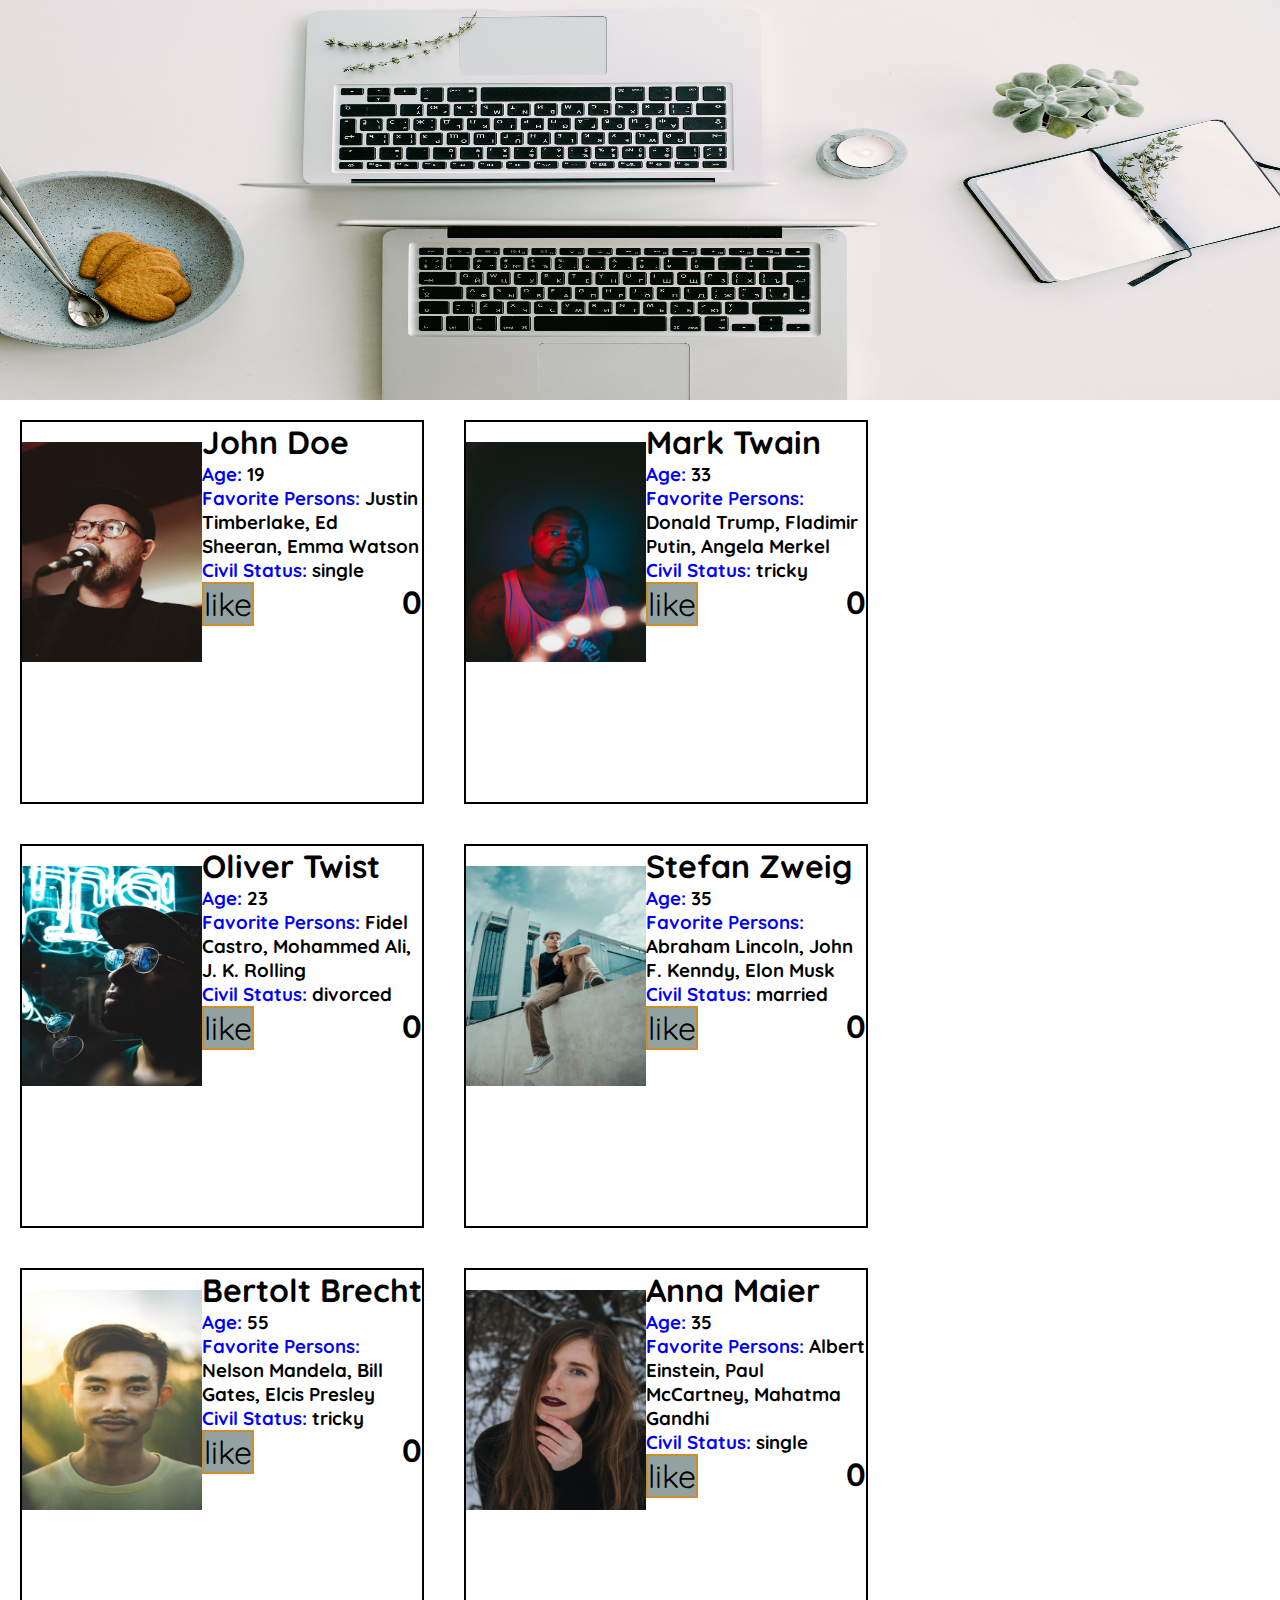
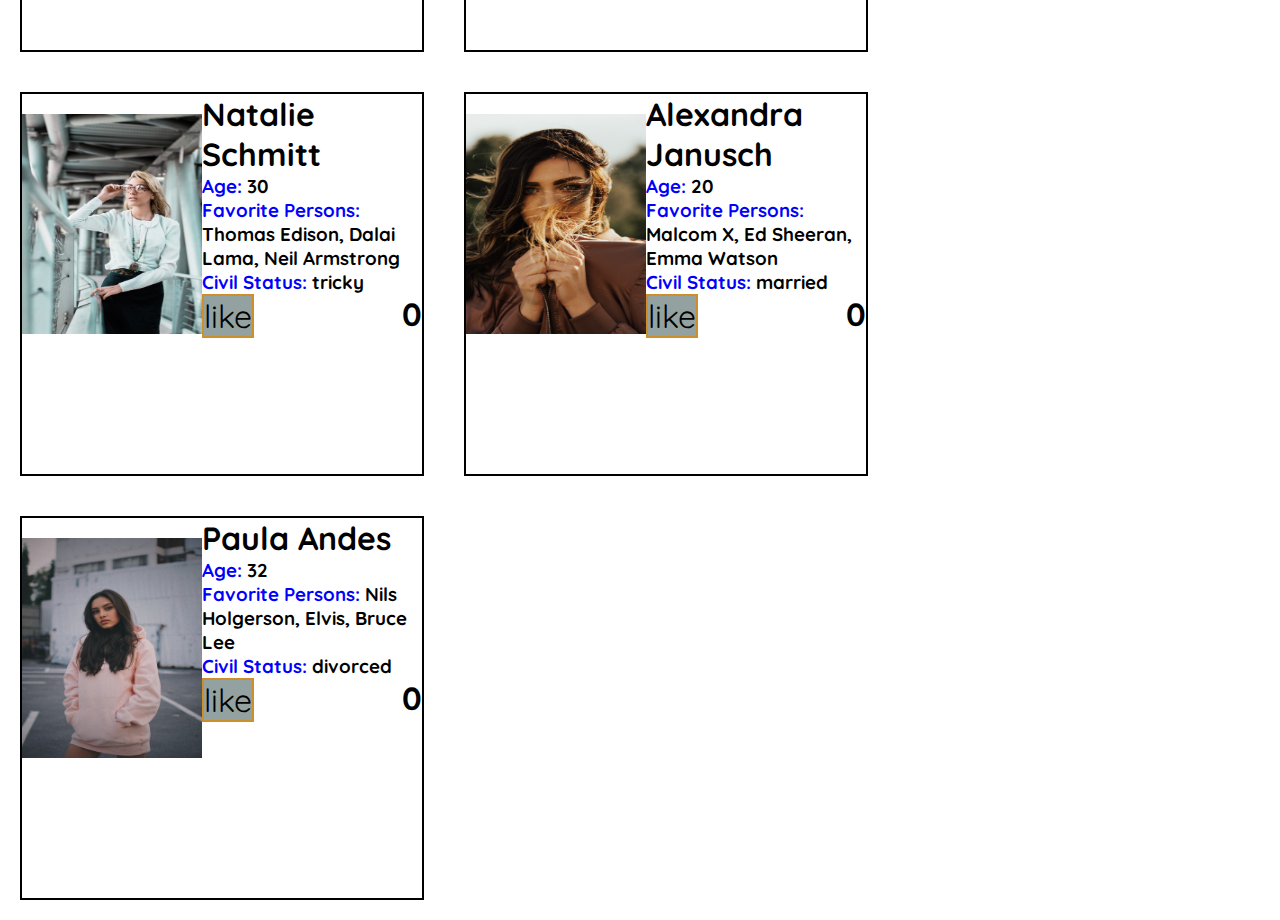
==== index.html @ f7e2b2ca "1" ====
<!DOCTYPE html>
<html>
<head>
	<meta charset="utf-8">
	<meta http-equiv="X-UA-Compatible" content="IE=edge">
	<title>Love between Brackets</title>
	<script src="https://code.jquery.com/jquery-3.3.1.min.js" integrity="sha256-FgpCb/KJQlLNfOu91ta32o/NMZxltwRo8QtmkMRdAu8=" crossorigin="anonymous"></script>
	<link rel="stylesheet" href="https://use.fontawesome.com/releases/v5.0.12/css/all.css" integrity="sha384-G0fIWCsCzJIMAVNQPfjH08cyYaUtMwjJwqiRKxxE/rx96Uroj1BtIQ6MLJuheaO9" crossorigin="anonymous">
	<link href="https://fonts.googleapis.com/css?family=Quicksand" rel="stylesheet">


	<link rel="stylesheet" href="css/style.css">
</head>
<body>
	<div id="headerBackground"></div>
	<div id="header">
		
	</div>
	<div id="content">
		
	</div>
	<!-- <button onclick="myFunction()">Try it</button> -->

	<script src="js/data.js"></script>
	<script src="js/main.js"></script>
</body>
</html>
---- css/style.css ----
@font-face {
  font-family: "FontAwesome";
  src: font-url("./fontawesome-webfont.eot");
  src: font-url("./fontawesome-webfont.eot?#iefix") format("embedded-opentype"), font-url("./fontawesome-webfont.woff") format("woff"), font-url("./fontawesome-webfont.ttf") format("truetype");
  font-weight: normal;
  font-style: normal; }
* {
  padding: 0;
  margin: 0; }

body {
  font-family: "Quicksand", sans-serif; }
  body #header {
    width: 100%; }
  body #headerBackground {
    background-image: url("../img/header.jpeg");
    background-repeat: no-repeat;
    background-size: 100% 100%;
    height: 400px; }
  body #content {
    display: flex;
    flex-direction: row;
    flex-wrap: wrap; }
  body .element {
    float: left;
    border: 2px solid black;
    width: 400px;
    height: 380px;
    margin: 20px;
    display: flex;
    box-size: box-border; }
  body .images {
    float: left; }
  body .descriptionContainer {
    float: right; }
  body img {
    height: 220px;
    width: 180px;
    padding-top: 20px;
    margin: 0 auto; }
  body .descriptionTitle {
    color: blue;
    display: inline; }
  body .btnLike {
    float: left;
    border: 2px solid #CC8F2B;
    background-color: #93A2A0;
    font-size: 2em; }
  body .likesDisplay {
    float: right; }
  body .fa-heart {
    padding-right: 8px; }

/*# sourceMappingURL=style.css.map */
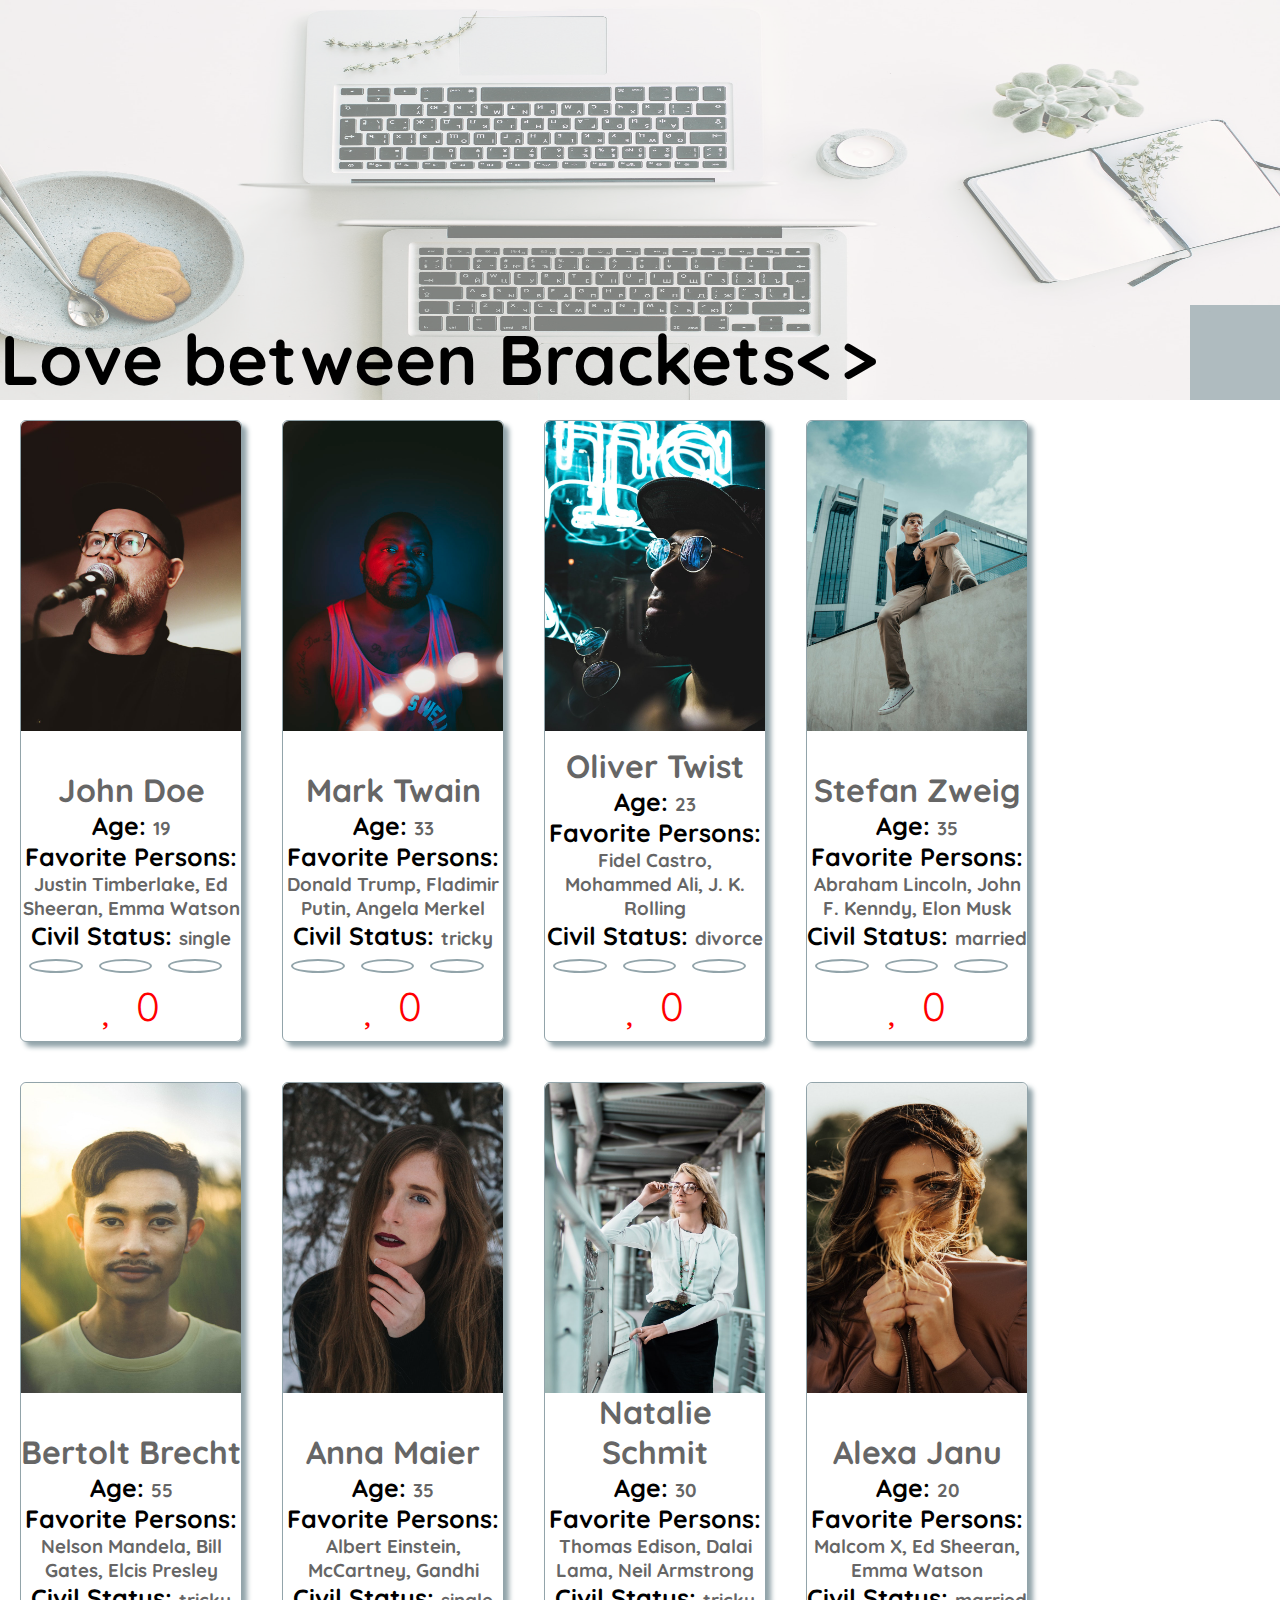
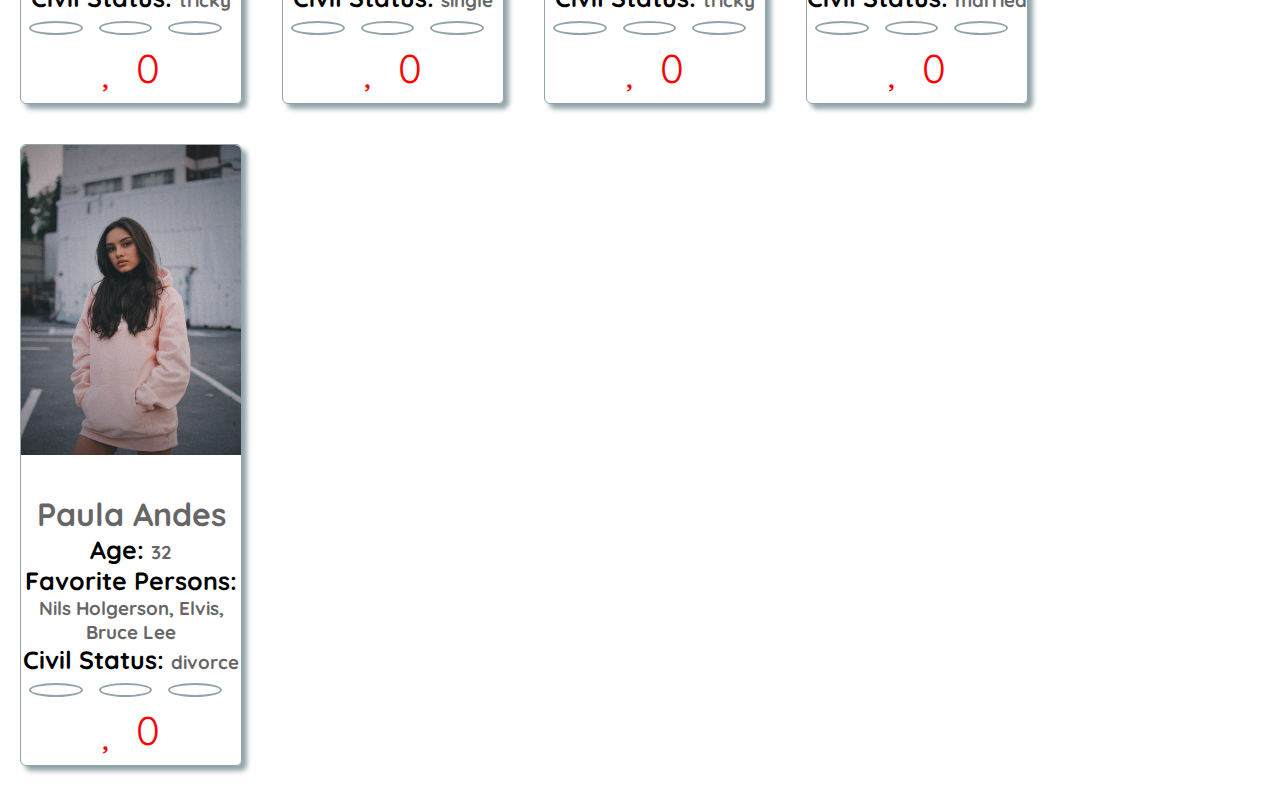
==== commit d10b4336: "h" ====
--- a/index.html
+++ b/index.html
@@ -12,8 +12,19 @@
 	<link rel="stylesheet" href="css/style.css">
 </head>
 <body>
-	<div id="headerBackground"></div>
 	<div id="header">
+		<div id="headerBackground"></div>
+		<div id="headerHeadline">Love between Brackets<<i id="headerHeart" class='far fa-heart'></i>></div>
+		<div id="navBarLogo"><i class="fas fa-bars"></i></div>
+
+		<div id="navbar">
+		<ul>
+				<li><a href="" title="home">Home</a></li>
+				<li><a href="" title="profile">Profiles</a></li>
+				<li><a href="" title="sort">Sort</a></li>
+
+			</ul>
+		</div>
 		
 	</div>
 	<div id="content">
--- a/css/style.css
+++ b/css/style.css
@@ -1,53 +1,128 @@
-@font-face {
-  font-family: "FontAwesome";
-  src: font-url("./fontawesome-webfont.eot");
-  src: font-url("./fontawesome-webfont.eot?#iefix") format("embedded-opentype"), font-url("./fontawesome-webfont.woff") format("woff"), font-url("./fontawesome-webfont.ttf") format("truetype");
-  font-weight: normal;
-  font-style: normal; }
+@charset "UTF-8";
+.shadow, body .element {
+  box-shadow: 5px 5px 5px #92A4AA; }
+
+.tshadow {
+  text-shadow: 2px 2px 4px #000000; }
+
+.tshadowGrey {
+  text-shadow: 2px 2px 4px #666; }
+
+.icons, body #header a[title^='home']::before, body #header a[title^='pro']::before, body #header a[title^='sort']::before, body .likesDisplay::before {
+  font-family: "Font Awesome 5 Free";
+  padding-right: 20px; }
+
+.bradius, body .element {
+  border-radius: 6px; }
+
 * {
   padding: 0;
   margin: 0; }
 
 body {
   font-family: "Quicksand", sans-serif; }
-  body #header {
-    width: 100%; }
-  body #headerBackground {
+  body #header #navBarLogo {
+    width: 90px;
+    height: 95px;
+    background-color: #92A4AA;
+    opacity: 0.7;
+    font-size: 80px;
+    position: absolute;
+    right: 0px;
+    top: 305px;
+    text-align: center; }
+  body #header #headerBackground {
     background-image: url("../img/header.jpeg");
     background-repeat: no-repeat;
     background-size: 100% 100%;
-    height: 400px; }
+    height: 400px;
+    opacity: 0.5; }
+  body #header #headerHeadline {
+    position: absolute;
+    top: 315px;
+    font-size: 70px;
+    font-weight: bold; }
+    body #header #headerHeadline #headerHeart {
+      color: red;
+      font-weight: bold; }
+  body #header #navbar {
+    height: 80px;
+    background-color: grey; }
+  body #header #navbar li {
+    list-style: none;
+    float: left;
+    margin-left: 50px;
+    padding: 15px; }
+  body #header #navbar a {
+    text-decoration: none;
+    font-size: 35px;
+    font-weight: bold;
+    color: white; }
+  body #header a[title^='home']::before {
+    content: ""; }
+  body #header a[title^='pro']::before {
+    content: ""; }
+  body #header a[title^='sort']::before {
+    content: ""; }
   body #content {
     display: flex;
     flex-direction: row;
     flex-wrap: wrap; }
   body .element {
     float: left;
-    border: 2px solid black;
-    width: 400px;
-    height: 380px;
+    border: 1px solid #92A4AA;
+    width: 220px;
+    height: 620px;
     margin: 20px;
     display: flex;
-    box-size: box-border; }
+    box-size: box-border;
+    justify-content: space-between;
+    flex-direction: column;
+    text-align: center; }
   body .images {
+    padding-top: -10px;
+    width: 100%;
+    height: 60%; }
+    body .images img {
+      height: 310px;
+      width: 100%;
+      margin: 0 auto;
+      border-radius: 6px 6px 0 0; }
+    body .images .profileMenu {
+      position: relative;
+      top: -130px;
+      background-color: black;
+      opacity: 0.5;
+      font-size: 50px;
+      color: white;
+      z-index: 5; }
+  body .descriptionContainer {
+    color: #666;
+    margin-top: -120px;
+    position: relative;
+    top: 0px; }
+  body .descriptionTitle {
+    color: black;
+    font-weight: 1000;
+    display: inline;
+    font-size: 25px; }
+  body .btnLike, body .btnMessage, body .btnTrash {
+    border-radius: 50%;
+    width: 18%;
+    border: 2px solid #92A4AA;
+    padding: 5px;
+    margin: 8px;
+    font-size: 2em;
+    color: black;
     float: left; }
-  body .descriptionContainer {
-    float: right; }
-  body img {
-    height: 220px;
-    width: 180px;
-    padding-top: 20px;
-    margin: 0 auto; }
-  body .descriptionTitle {
-    color: blue;
-    display: inline; }
-  body .btnLike {
-    float: left;
-    border: 2px solid #CC8F2B;
-    background-color: #93A2A0;
-    font-size: 2em; }
   body .likesDisplay {
-    float: right; }
+    margin: 0 auto;
+    width: 40%;
+    color: red;
+    font-size: 40px;
+    padding: 10px; }
+  body .likesDisplay::before {
+    content: ""; }
   body .fa-heart {
     padding-right: 8px; }
 
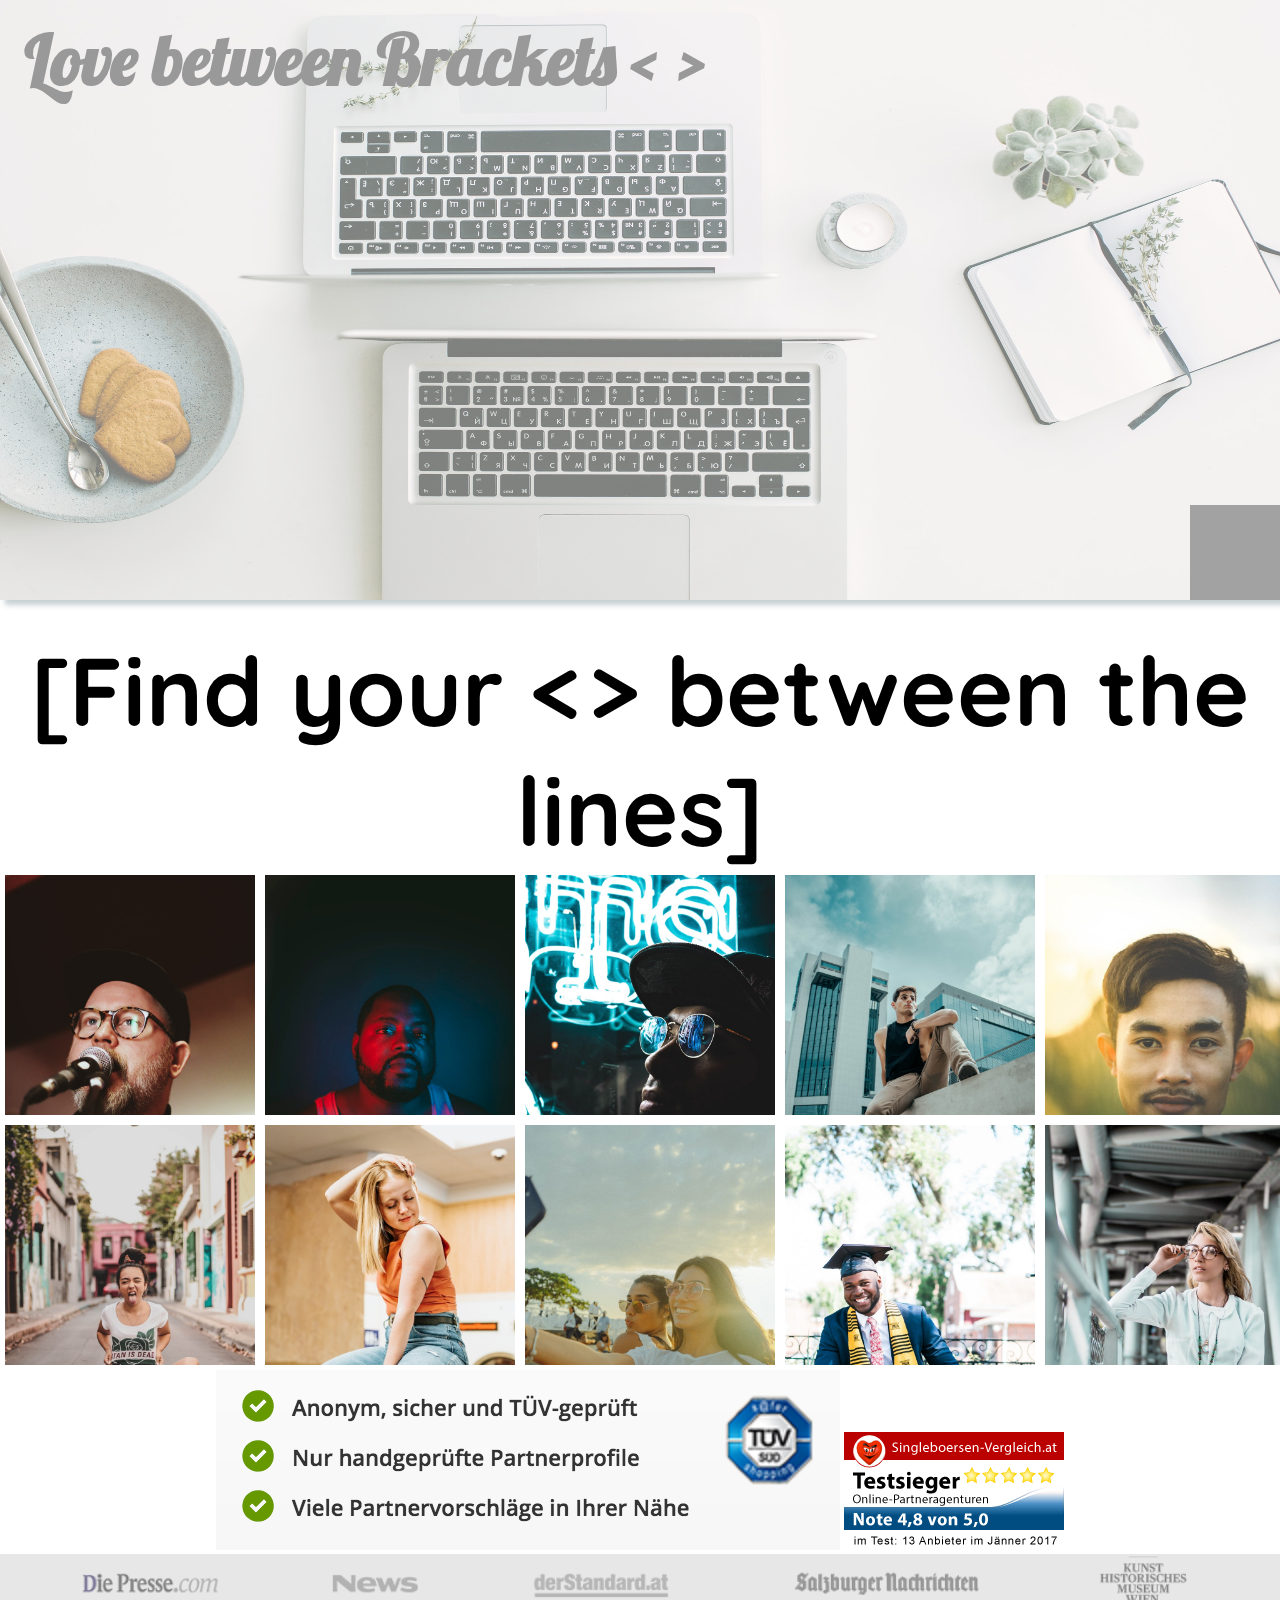
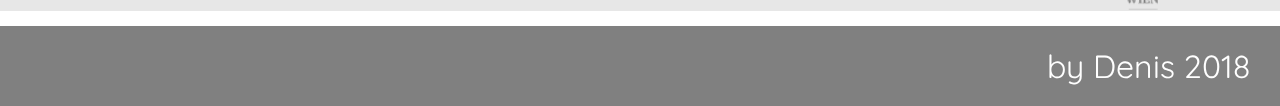
==== commit 9e4cfc48: "almost done" ====
--- a/index.html
+++ b/index.html
@@ -1,38 +1,82 @@
 <!DOCTYPE html>
 <html>
+
 <head>
-	<meta charset="utf-8">
-	<meta http-equiv="X-UA-Compatible" content="IE=edge">
-	<title>Love between Brackets</title>
-	<script src="https://code.jquery.com/jquery-3.3.1.min.js" integrity="sha256-FgpCb/KJQlLNfOu91ta32o/NMZxltwRo8QtmkMRdAu8=" crossorigin="anonymous"></script>
-	<link rel="stylesheet" href="https://use.fontawesome.com/releases/v5.0.12/css/all.css" integrity="sha384-G0fIWCsCzJIMAVNQPfjH08cyYaUtMwjJwqiRKxxE/rx96Uroj1BtIQ6MLJuheaO9" crossorigin="anonymous">
-	<link href="https://fonts.googleapis.com/css?family=Quicksand" rel="stylesheet">
+    <meta charset="utf-8">
+    <meta http-equiv="X-UA-Compatible" content="IE=edge">
+    <title>Love between Brackets</title>
+    <script src="https://code.jquery.com/jquery-3.3.1.min.js" integrity="sha256-FgpCb/KJQlLNfOu91ta32o/NMZxltwRo8QtmkMRdAu8=" crossorigin="anonymous"></script>
+    <link rel="stylesheet" href="https://use.fontawesome.com/releases/v5.0.12/css/all.css" integrity="sha384-G0fIWCsCzJIMAVNQPfjH08cyYaUtMwjJwqiRKxxE/rx96Uroj1BtIQ6MLJuheaO9" crossorigin="anonymous">
+    <link href="https://fonts.googleapis.com/css?family=Quicksand" rel="stylesheet">
+    <link href="https://fonts.googleapis.com/css?family=Lobster" rel="stylesheet">
+    <link rel="stylesheet" href="css/style.css">
+</head>
 
+<body>
+    <div id="wrapper">
+        <div id="header">
+            <div id="headerBackground"></div>
+            <div id="headerHeadline">Love between Brackets
+                < <i id="headerHeart" class='far fa-heart'></i>></div>
+            <div id="navBarLogo"><i class="fas fa-bars"></i></div>
+            <div id="navbar">
+                <ul>
+                    <li><a href="index.html" title="home">Home</a></li>
+                    <li><a href="profile.html" title="profile">Profiles</a></li>
+                </ul>
+            </div>
+        </div>
+        <div id="contentLanding">
+            <div id="contentLandingHeader">
+                <h1>[Find your <<i id="headerHeart" class='far fa-heart'></i>> between the lines]</h1>
+            </div>
+            <div class="indexSlide" id="contentIndexSlide">
+                <section  class="slide card">
+                    <div class="card--content" style='background-image: url(img/image0.jpeg)'></div>
+                    <div class="card--content" style='background-image: url(img/image1.jpeg)'></div>
+                    <div class="card--content" style='background-image: url(img/image2.jpeg)'></div>
+                    <div class="card--content" style='background-image: url(img/image3.jpeg)'></div>
+                    <div class="card--content" style='background-image: url(img/image4.jpeg)'></div>
+                    <div class="card--content" style='background-image: url(img/image5.jpeg)'></div>
+                    <div class="card--content" style='background-image: url(img/image6.jpeg)'></div>
+                    <div class="card--content" style='background-image: url(img/image7.jpeg)'></div>
+                    <div class="card--content" style='background-image: url(img/image8.jpeg)'></div>
+                    <div class="card--content" style='background-image: url(img/image9.jpeg)'></div>
+                </section>
+            </div>
+            <div class="indexSlide" id="contentIndexSlide2">
+                <section class="slide card">
+                    <div class="card--content" style='background-image: url(img/image10.jpeg)'></div>
+                    <div class="card--content" style='background-image: url(img/image11.jpeg)'></div>
+                    <div class="card--content" style='background-image: url(img/image12.jpeg)'></div>
+                    <div class="card--content" style='background-image: url(img/image13.jpeg)'></div>
+                    <div class="card--content" style='background-image: url(img/image6.jpeg)'></div>
+                    <div class="card--content" style='background-image: url(img/image0.jpeg)'></div>
+                    <div class="card--content" style='background-image: url(img/image1.jpeg)'></div>
+                    <div class="card--content" style='background-image: url(img/image2.jpeg)'></div>
+                    <div class="card--content" style='background-image: url(img/image3.jpeg)'></div>
+                    <div class="card--content" style='background-image: url(img/image4.jpeg)'></div>
+                </section>
+            </div>
+            <div id="LandingPageImage">
+                <div id="test">
+                    <img src="img/test1.png" alt="">
+                    <img src="img/test.png" alt="">
+                </div>
+                <img id="adlong" src="img/ad.png" alt="">
+            </div>
+        </div>
+        <footer>
+            <ul>
+                <li><a href="https://www.facebook.com/" title=""><i class="fab fa-facebook"></i></a></li>
+                <li><a href="https://twitter.com/?lang=de" title=""><i class="fab fa-twitter-square"></i></a></li>
+                <li><a href="https://www.instagram.com/?hl=de" title=""><i class="fab fa-instagram"></i></a></li>
+            </ul>
+            <p><i class="far fa-copyright"></i> by Denis 2018</p>
+        </footer>
+    </div>
+    <script src="js/data.js"></script>
+    <script src="js/index.js"></script>
+</body>
 
-	<link rel="stylesheet" href="css/style.css">
-</head>
-<body>
-	<div id="header">
-		<div id="headerBackground"></div>
-		<div id="headerHeadline">Love between Brackets<<i id="headerHeart" class='far fa-heart'></i>></div>
-		<div id="navBarLogo"><i class="fas fa-bars"></i></div>
-
-		<div id="navbar">
-		<ul>
-				<li><a href="" title="home">Home</a></li>
-				<li><a href="" title="profile">Profiles</a></li>
-				<li><a href="" title="sort">Sort</a></li>
-
-			</ul>
-		</div>
-		
-	</div>
-	<div id="content">
-		
-	</div>
-	<!-- <button onclick="myFunction()">Try it</button> -->
-
-	<script src="js/data.js"></script>
-	<script src="js/main.js"></script>
-</body>
 </html>--- a/css/style.css
+++ b/css/style.css
@@ -1,5 +1,5 @@
 @charset "UTF-8";
-.shadow, body .element {
+.shadow, body #header #headerBackground, body #header #navbar, .element, #chatBox, footer {
   box-shadow: 5px 5px 5px #92A4AA; }
 
 .tshadow {
@@ -8,11 +8,11 @@
 .tshadowGrey {
   text-shadow: 2px 2px 4px #666; }
 
-.icons, body #header a[title^='home']::before, body #header a[title^='pro']::before, body #header a[title^='sort']::before, body .likesDisplay::before {
+.icons, body #header a[title^='home']::before, body #header a[title^='pro']::before, body #header a[title^='sort']::before, body #header #navbar p::before, .likesDisplay::before {
   font-family: "Font Awesome 5 Free";
   padding-right: 20px; }
 
-.bradius, body .element {
+.bradius, .element, #chatBox {
   border-radius: 6px; }
 
 * {
@@ -24,24 +24,27 @@
   body #header #navBarLogo {
     width: 90px;
     height: 95px;
-    background-color: #92A4AA;
+    background-color: grey;
     opacity: 0.7;
     font-size: 80px;
     position: absolute;
     right: 0px;
-    top: 305px;
+    top: 505px;
     text-align: center; }
   body #header #headerBackground {
     background-image: url("../img/header.jpeg");
     background-repeat: no-repeat;
     background-size: 100% 100%;
-    height: 400px;
+    height: 600px;
     opacity: 0.5; }
   body #header #headerHeadline {
     position: absolute;
-    top: 315px;
+    top: 15px;
+    left: 25px;
     font-size: 70px;
-    font-weight: bold; }
+    color: #999;
+    font-weight: bold;
+    font-family: "Lobster", cursive; }
     body #header #headerHeadline #headerHeart {
       color: red;
       font-weight: bold; }
@@ -53,7 +56,7 @@
     float: left;
     margin-left: 50px;
     padding: 15px; }
-  body #header #navbar a {
+  body #header #navbar a, body #header #navbar p {
     text-decoration: none;
     font-size: 35px;
     font-weight: bold;
@@ -62,68 +65,182 @@
     content: ""; }
   body #header a[title^='pro']::before {
     content: ""; }
-  body #header a[title^='sort']::before {
+  body #header a[title^='sort']::before, body #header #navbar p::before {
     content: ""; }
-  body #content {
-    display: flex;
-    flex-direction: row;
-    flex-wrap: wrap; }
-  body .element {
-    float: left;
-    border: 1px solid #92A4AA;
-    width: 220px;
-    height: 620px;
-    margin: 20px;
-    display: flex;
-    box-size: box-border;
-    justify-content: space-between;
-    flex-direction: column;
-    text-align: center; }
-  body .images {
-    padding-top: -10px;
+
+#contentLanding #contentLandingHeader {
+  margin-top: 30px;
+  text-align: center;
+  font-size: 3em;
+  font-weight: bold; }
+  #contentLanding #contentLandingHeader #headerHeart {
+    color: red;
+    font-weight: bold; }
+#contentLanding .indexSlide .card {
+  background-color: #fff;
+  min-width: 100%;
+  min-height: 250px;
+  display: flex;
+  overflow-x: auto; }
+#contentLanding .indexSlide .card::-webkit-scrollbar {
+  display: none; }
+#contentLanding .indexSlide .card--content {
+  background-color: lightgrey;
+  background-repeat: no-repeat;
+  background-size: 100%;
+  min-width: 250px;
+  width: 100%;
+  margin: 5px; }
+#contentLanding #LandingPageImage {
+  display: flex;
+  justify-content: space-around;
+  flex-direction: column; }
+  #contentLanding #LandingPageImage #test {
+    margin: 0 auto; }
+  #contentLanding #LandingPageImage #adlong {
     width: 100%;
-    height: 60%; }
-    body .images img {
-      height: 310px;
-      width: 100%;
-      margin: 0 auto;
-      border-radius: 6px 6px 0 0; }
-    body .images .profileMenu {
-      position: relative;
-      top: -130px;
-      background-color: black;
-      opacity: 0.5;
-      font-size: 50px;
-      color: white;
-      z-index: 5; }
-  body .descriptionContainer {
-    color: #666;
-    margin-top: -120px;
     position: relative;
-    top: 0px; }
-  body .descriptionTitle {
+    bottom: 0px; }
+
+#sortedOutput {
+  background-color: grey; }
+
+#content {
+  display: flex;
+  flex-direction: row;
+  flex-wrap: wrap; }
+
+.element {
+  float: left;
+  border: 1px solid #92A4AA;
+  width: 220px;
+  height: 620px;
+  margin: 20px;
+  display: flex;
+  box-size: box-border;
+  justify-content: space-between;
+  flex-direction: column;
+  text-align: center; }
+
+.images {
+  padding-top: -10px;
+  width: 100%;
+  height: 60%; }
+  .images img {
+    height: 310px;
+    width: 100%;
+    margin: 0 auto;
+    border-radius: 6px 6px 0 0; }
+  .images .profileMenu {
+    position: relative;
+    top: -130px;
+    background-color: black;
+    opacity: 0.5;
+    font-size: 50px;
+    color: white;
+    z-index: 5; }
+
+.descriptionContainer {
+  color: #666;
+  margin-top: -120px;
+  position: relative;
+  top: 0px; }
+
+.descriptionTitle {
+  color: black;
+  font-weight: 1000;
+  display: inline;
+  font-size: 25px; }
+
+.btnLike, .btnMessage, .btnTrash {
+  border-radius: 50%;
+  width: 18%;
+  border: 2px solid #92A4AA;
+  padding: 5px;
+  margin: 8px;
+  font-size: 2em;
+  color: black;
+  float: left; }
+
+.likesDisplay {
+  margin: 0 auto;
+  width: 40%;
+  color: red;
+  font-size: 40px;
+  padding: 10px; }
+
+.likesDisplay::before {
+  content: ""; }
+
+.fa-heart {
+  padding-right: 8px; }
+
+#chatBox {
+  margin: 0 auto;
+  width: 500px;
+  height: 540px;
+  background-color: #CBCFCE;
+  position: absolute;
+  z-index: 2;
+  top: 550px;
+  left: 25%;
+  font-size: 30px;
+  padding: 30px; }
+  #chatBox .btn {
+    boder: 2px solid #92A4AA;
+    background-color: white;
+    width: 100px;
+    font-size: 30px;
+    font-weight: 900;
+    display: inline;
+    position: relative;
+    top: 26px;
+    margin: 0 auto;
+    padding: 15px 30px; }
+  #chatBox:hover {
+    font-radius: 4px;
+    color: grey; }
+  #chatBox #chatSubBtn {
+    margin-left: 124px; }
+  #chatBox #formBox form {
+    margin: 0 auto; }
+    #chatBox #formBox form .label {
+      margin-top: 15px;
+      font-size: 1.5em;
+      font-weight: bold; }
+  #chatBox #formBox a {
     color: black;
-    font-weight: 1000;
+    text-decoration: none;
+    clear: right; }
+  #chatBox #formBox input {
+    width: 100%;
+    padding: 12px 20px;
+    border: 1px solid #ccc;
+    border-radius: 2px;
+    box-sizing: border-box;
+    font-size: 1em; }
+  #chatBox #formBox textarea {
+    font-size: 1em; }
+
+footer {
+  height: 60px;
+  background-color: grey;
+  width: 100%;
+  padding-top: 20px;
+  margin-top: 15px;
+  text-align: center;
+  clear: both;
+  font-size: 2em;
+  color: white; }
+  footer ul {
+    float: left; }
+  footer li {
     display: inline;
-    font-size: 25px; }
-  body .btnLike, body .btnMessage, body .btnTrash {
-    border-radius: 50%;
-    width: 18%;
-    border: 2px solid #92A4AA;
-    padding: 5px;
-    margin: 8px;
-    font-size: 2em;
-    color: black;
-    float: left; }
-  body .likesDisplay {
-    margin: 0 auto;
-    width: 40%;
-    color: red;
-    font-size: 40px;
-    padding: 10px; }
-  body .likesDisplay::before {
-    content: ""; }
-  body .fa-heart {
-    padding-right: 8px; }
+    margin: 0 10px; }
+  footer a {
+    color: white; }
+  footer p {
+    float: right;
+    margin-right: 30px; }
 
 /*# sourceMappingURL=style.css.map */
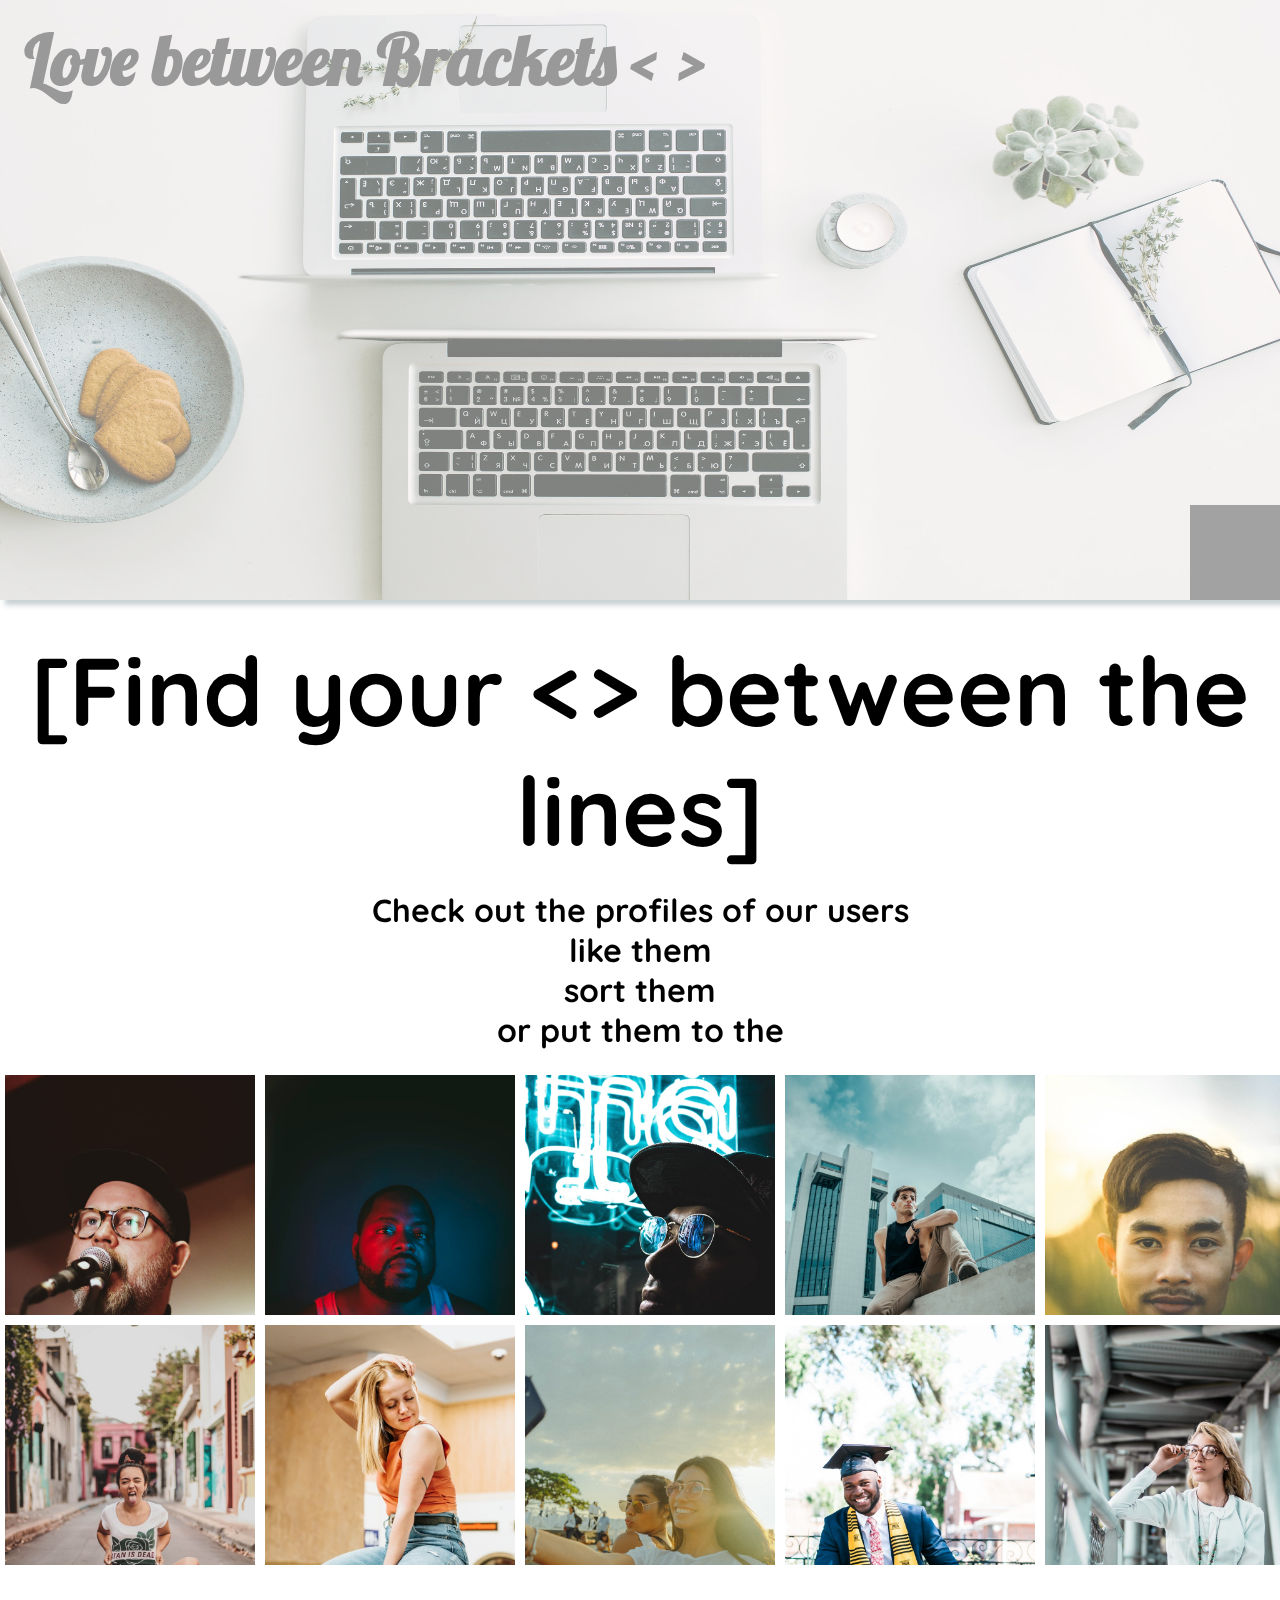
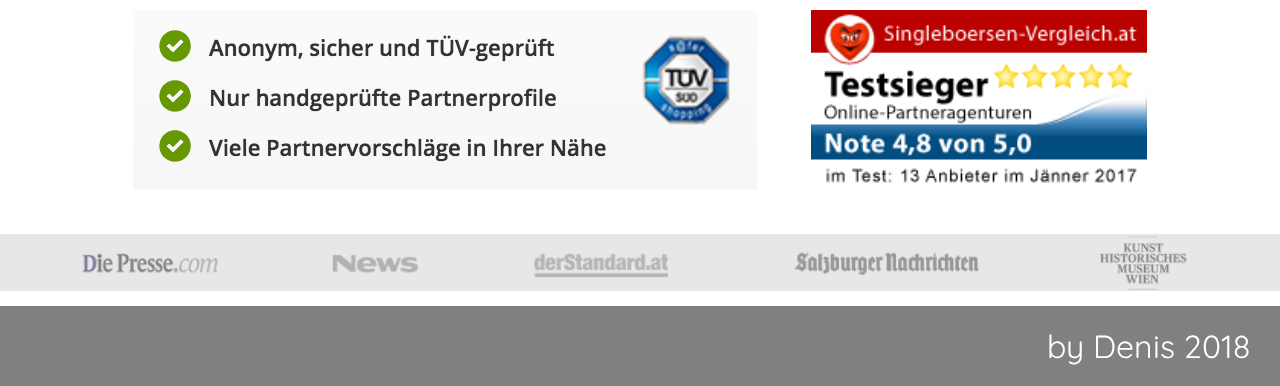
==== commit be2a8718: "final" ====
--- a/index.html
+++ b/index.html
@@ -13,70 +13,75 @@
 </head>
 
 <body>
-    <div id="wrapper">
-        <div id="header">
-            <div id="headerBackground"></div>
-            <div id="headerHeadline">Love between Brackets
-                < <i id="headerHeart" class='far fa-heart'></i>></div>
-            <div id="navBarLogo"><i class="fas fa-bars"></i></div>
-            <div id="navbar">
-                <ul>
-                    <li><a href="index.html" title="home">Home</a></li>
-                    <li><a href="profile.html" title="profile">Profiles</a></li>
-                </ul>
-            </div>
+<!--     <div id="wrapper"> -->
+<div id="header">
+    <div id="headerBackground"></div>
+    <div id="headerHeadline">Love between Brackets
+        < <i id="headerHeart" class='far fa-heart'></i>></div>
+    <div id="navBarLogo"><i class="fas fa-bars"></i></div>
+    <ul id="navbar">
+        <li><a href="index.html" title="home">Home</a></li>
+        <li><a href="profile.html" title="profile">Profiles</a></li>
+    </ul>
+</div>
+<div id="contentLanding">
+    <div id="contentLandingHeader">
+        <h1>[Find your <<i id="headerHeart" class='far fa-heart'></i>> between the lines]</h1>
+    </div>
+    <div id="contentLandingSubtitle">
+        <h4>Check out the profiles of our users </h4>
+        <h4>like them <i class='fas fa-thumbs-up'></i></h4>
+        <h4>sort them <i class="fas fa-search"></i></h4>
+        <h4>or put them to the <i class='fas fa-trash'></i></h4>
+    </div>
+<!--     Slide Show for Index page
+ -->    <div class="indexSlide" id="contentIndexSlide">
+        <section class="slide card">
+            <div class="card--content" style='background-image: url(img/image0.jpeg)'></div>
+            <div class="card--content" style='background-image: url(img/image1.jpeg)'></div>
+            <div class="card--content" style='background-image: url(img/image2.jpeg)'></div>
+            <div class="card--content" style='background-image: url(img/image3.jpeg)'></div>
+            <div class="card--content" style='background-image: url(img/image4.jpeg)'></div>
+            <div class="card--content" style='background-image: url(img/image5.jpeg)'></div>
+            <div class="card--content" style='background-image: url(img/image6.jpeg)'></div>
+            <div class="card--content" style='background-image: url(img/image7.jpeg)'></div>
+            <div class="card--content" style='background-image: url(img/image8.jpeg)'></div>
+            <div class="card--content" style='background-image: url(img/image9.jpeg)'></div>
+        </section>
+    </div>
+    <div class="indexSlide" id="contentIndexSlide2">
+        <section class="slide card">
+            <div class="card--content" style='background-image: url(img/image10.jpeg)'></div>
+            <div class="card--content" style='background-image: url(img/image11.jpeg)'></div>
+            <div class="card--content" style='background-image: url(img/image12.jpeg)'></div>
+            <div class="card--content" style='background-image: url(img/image13.jpeg)'></div>
+            <div class="card--content" style='background-image: url(img/image6.jpeg)'></div>
+            <div class="card--content" style='background-image: url(img/image0.jpeg)'></div>
+            <div class="card--content" style='background-image: url(img/image1.jpeg)'></div>
+            <div class="card--content" style='background-image: url(img/image2.jpeg)'></div>
+            <div class="card--content" style='background-image: url(img/image3.jpeg)'></div>
+            <div class="card--content" style='background-image: url(img/image4.jpeg)'></div>
+        </section>
+    </div>
+    <div id="LandingPageImage">
+        <div id="test">
+            <img src="img/test1.png" class="testImgs" id="testImg1" alt="Testresult">
+            <img src="img/test.png" class="testImgs" id="testImg2" alt="Testresult">
         </div>
-        <div id="contentLanding">
-            <div id="contentLandingHeader">
-                <h1>[Find your <<i id="headerHeart" class='far fa-heart'></i>> between the lines]</h1>
-            </div>
-            <div class="indexSlide" id="contentIndexSlide">
-                <section  class="slide card">
-                    <div class="card--content" style='background-image: url(img/image0.jpeg)'></div>
-                    <div class="card--content" style='background-image: url(img/image1.jpeg)'></div>
-                    <div class="card--content" style='background-image: url(img/image2.jpeg)'></div>
-                    <div class="card--content" style='background-image: url(img/image3.jpeg)'></div>
-                    <div class="card--content" style='background-image: url(img/image4.jpeg)'></div>
-                    <div class="card--content" style='background-image: url(img/image5.jpeg)'></div>
-                    <div class="card--content" style='background-image: url(img/image6.jpeg)'></div>
-                    <div class="card--content" style='background-image: url(img/image7.jpeg)'></div>
-                    <div class="card--content" style='background-image: url(img/image8.jpeg)'></div>
-                    <div class="card--content" style='background-image: url(img/image9.jpeg)'></div>
-                </section>
-            </div>
-            <div class="indexSlide" id="contentIndexSlide2">
-                <section class="slide card">
-                    <div class="card--content" style='background-image: url(img/image10.jpeg)'></div>
-                    <div class="card--content" style='background-image: url(img/image11.jpeg)'></div>
-                    <div class="card--content" style='background-image: url(img/image12.jpeg)'></div>
-                    <div class="card--content" style='background-image: url(img/image13.jpeg)'></div>
-                    <div class="card--content" style='background-image: url(img/image6.jpeg)'></div>
-                    <div class="card--content" style='background-image: url(img/image0.jpeg)'></div>
-                    <div class="card--content" style='background-image: url(img/image1.jpeg)'></div>
-                    <div class="card--content" style='background-image: url(img/image2.jpeg)'></div>
-                    <div class="card--content" style='background-image: url(img/image3.jpeg)'></div>
-                    <div class="card--content" style='background-image: url(img/image4.jpeg)'></div>
-                </section>
-            </div>
-            <div id="LandingPageImage">
-                <div id="test">
-                    <img src="img/test1.png" alt="">
-                    <img src="img/test.png" alt="">
-                </div>
-                <img id="adlong" src="img/ad.png" alt="">
-            </div>
-        </div>
-        <footer>
-            <ul>
-                <li><a href="https://www.facebook.com/" title=""><i class="fab fa-facebook"></i></a></li>
-                <li><a href="https://twitter.com/?lang=de" title=""><i class="fab fa-twitter-square"></i></a></li>
-                <li><a href="https://www.instagram.com/?hl=de" title=""><i class="fab fa-instagram"></i></a></li>
-            </ul>
-            <p><i class="far fa-copyright"></i> by Denis 2018</p>
-        </footer>
+        <img id="adlong" src="img/ad.png" alt="Advertisement">
     </div>
-    <script src="js/data.js"></script>
-    <script src="js/index.js"></script>
-</body>
+</div>
+<button onclick="topFunction()" id="upLink" title="Go to top">up</button>
+<footer>
+    <ul>
+        <li><a href="https://www.facebook.com/" title=""><i class="fab fa-facebook"></i></a></li>
+        <li><a href="https://twitter.com/?lang=de" title=""><i class="fab fa-twitter-square"></i></a></li>
+        <li><a href="https://www.instagram.com/?hl=de" title=""><i class="fab fa-instagram"></i></a></li>
+    </ul>
+    <p><i class="far fa-copyright"></i> by Denis 2018</p>
+</footer>
+<!--     </div> -->
+<script src="js/data.js"></script>
+<script src="js/index.js"></script></body>
 
 </html>--- a/css/style.css
+++ b/css/style.css
@@ -1,4 +1,75 @@
 @charset "UTF-8";
+@media screen and (max-width: 1025px) {
+  #headerBackground {
+    height: 300px !important; }
+
+  #navBarLogo {
+    top: 205px !important; }
+
+  #headerHeadline {
+    font-size: 50px !important; }
+
+  #contentLandingHeader {
+    font-size: 30px !important; }
+
+  #contentLandingSubtitle {
+    font-size: 20px !important; }
+
+  #test {
+    text-align: center !important; }
+
+  #chatBox {
+    top: 375px !important; }
+
+  .element {
+    margin: 0 auto !important;
+    margin-top: 10px !important; }
+
+  #chatSubBtn {
+    left: 10% !important; } }
+@media screen and (max-width: 770px) {
+  #navbar a, #navbar p {
+    font-size: 25px !important; }
+
+  #testImg1 {
+    width: 400px !important; }
+
+  .testImgs {
+    width: 300px !important; }
+
+  #chatBox {
+    width: 380px !important; }
+
+  .btn {
+    padding: 15px 22px !important; } }
+@media screen and (max-width: 770px) {
+  #navbar {
+    height: auto !important; }
+
+  #navbar li {
+    float: none !important; }
+
+  #chatBox {
+    top: 483px !important; } }
+@media screen and (max-width: 625px) {
+  #chatBox {
+    left: 12% !important; }
+
+  #headerHeadline {
+    font-size: 40px !important; } }
+@media screen and (max-width: 500px) {
+  #chatBox {
+    left: 4% !important;
+    width: 320px !important; }
+
+  .btn {
+    margin: 20px 10px !important; }
+
+  footer {
+    height: 35px !important;
+    font-size: 1.4em !important;
+    padding-top: 10px;
+    margin-top: 10px; } }
 .shadow, body #header #headerBackground, body #header #navbar, .element, #chatBox, footer {
   box-shadow: 5px 5px 5px #92A4AA; }
 
@@ -49,14 +120,17 @@
       color: red;
       font-weight: bold; }
   body #header #navbar {
-    height: 80px;
-    background-color: grey; }
+    height: 75px;
+    background-color: grey;
+    width: 100%;
+    margin-bottom: 30px; }
   body #header #navbar li {
     list-style: none;
     float: left;
     margin-left: 50px;
     padding: 15px; }
   body #header #navbar a, body #header #navbar p {
+    display: block;
     text-decoration: none;
     font-size: 35px;
     font-weight: bold;
@@ -67,17 +141,27 @@
     content: ""; }
   body #header a[title^='sort']::before, body #header #navbar p::before {
     content: ""; }
-
-#contentLanding #contentLandingHeader {
+  body #header #navbar a:hover {
+    color: #ff3232; }
+  body #header #navbar p:hover {
+    color: #ff3232; }
+
+#contentLanding #contentLandingHeader, #contentLanding #contentLandingSubtitle {
   margin-top: 30px;
   text-align: center;
-  font-size: 3em;
   font-weight: bold; }
-  #contentLanding #contentLandingHeader #headerHeart {
+  #contentLanding #contentLandingHeader #headerHeart, #contentLanding #contentLandingSubtitle #headerHeart {
     color: red;
     font-weight: bold; }
+#contentLanding #contentLandingHeader {
+  font-size: 3em; }
+#contentLanding #contentLandingSubtitle {
+  font-size: 2em;
+  margin: 20px; }
+  #contentLanding #contentLandingSubtitle #contentLandingSubtitle h4 {
+    padding: 15px; }
 #contentLanding .indexSlide .card {
-  background-color: #fff;
+  background-color: white;
   min-width: 100%;
   min-height: 250px;
   display: flex;
@@ -97,6 +181,10 @@
   flex-direction: column; }
   #contentLanding #LandingPageImage #test {
     margin: 0 auto; }
+    #contentLanding #LandingPageImage #test .testImgs {
+      margin: 40px 25px; }
+    #contentLanding #LandingPageImage #test #testImg2 {
+      height: 180px; }
   #contentLanding #LandingPageImage #adlong {
     width: 100%;
     position: relative;
@@ -116,8 +204,8 @@
   width: 220px;
   height: 620px;
   margin: 20px;
+  box-size: box-border;
   display: flex;
-  box-size: box-border;
   justify-content: space-between;
   flex-direction: column;
   text-align: center; }
@@ -176,32 +264,25 @@
   padding-right: 8px; }
 
 #chatBox {
+  top: 675px;
   margin: 0 auto;
   width: 500px;
-  height: 540px;
   background-color: #CBCFCE;
   position: absolute;
   z-index: 2;
-  top: 550px;
-  left: 25%;
+  left: 28%;
   font-size: 30px;
   padding: 30px; }
+  #chatBox #btnChatBox {
+    display: inline; }
   #chatBox .btn {
     boder: 2px solid #92A4AA;
     background-color: white;
-    width: 100px;
-    font-size: 30px;
-    font-weight: 900;
-    display: inline;
-    position: relative;
-    top: 26px;
-    margin: 0 auto;
+    font-size: 20px;
+    margin: 20px 40px;
     padding: 15px 30px; }
-  #chatBox:hover {
-    font-radius: 4px;
-    color: grey; }
   #chatBox #chatSubBtn {
-    margin-left: 124px; }
+    margin: 0 auto; }
   #chatBox #formBox form {
     margin: 0 auto; }
     #chatBox #formBox form .label {
@@ -220,7 +301,28 @@
     box-sizing: border-box;
     font-size: 1em; }
   #chatBox #formBox textarea {
-    font-size: 1em; }
+    font-size: 1em;
+    -webkit-box-sizing: border-box;
+    -moz-box-sizing: border-box;
+    box-sizing: border-box;
+    width: 100%; }
+
+#upLink {
+  display: none;
+  position: fixed;
+  text-decoration: none;
+  bottom: 80px;
+  right: 30px;
+  z-index: 99;
+  font-size: 18px;
+  border: none;
+  outline: none;
+  background-color: red;
+  color: white;
+  cursor: pointer;
+  padding: 15px;
+  border-radius: 4px;
+  opacity: 0.7; }
 
 footer {
   height: 60px;
